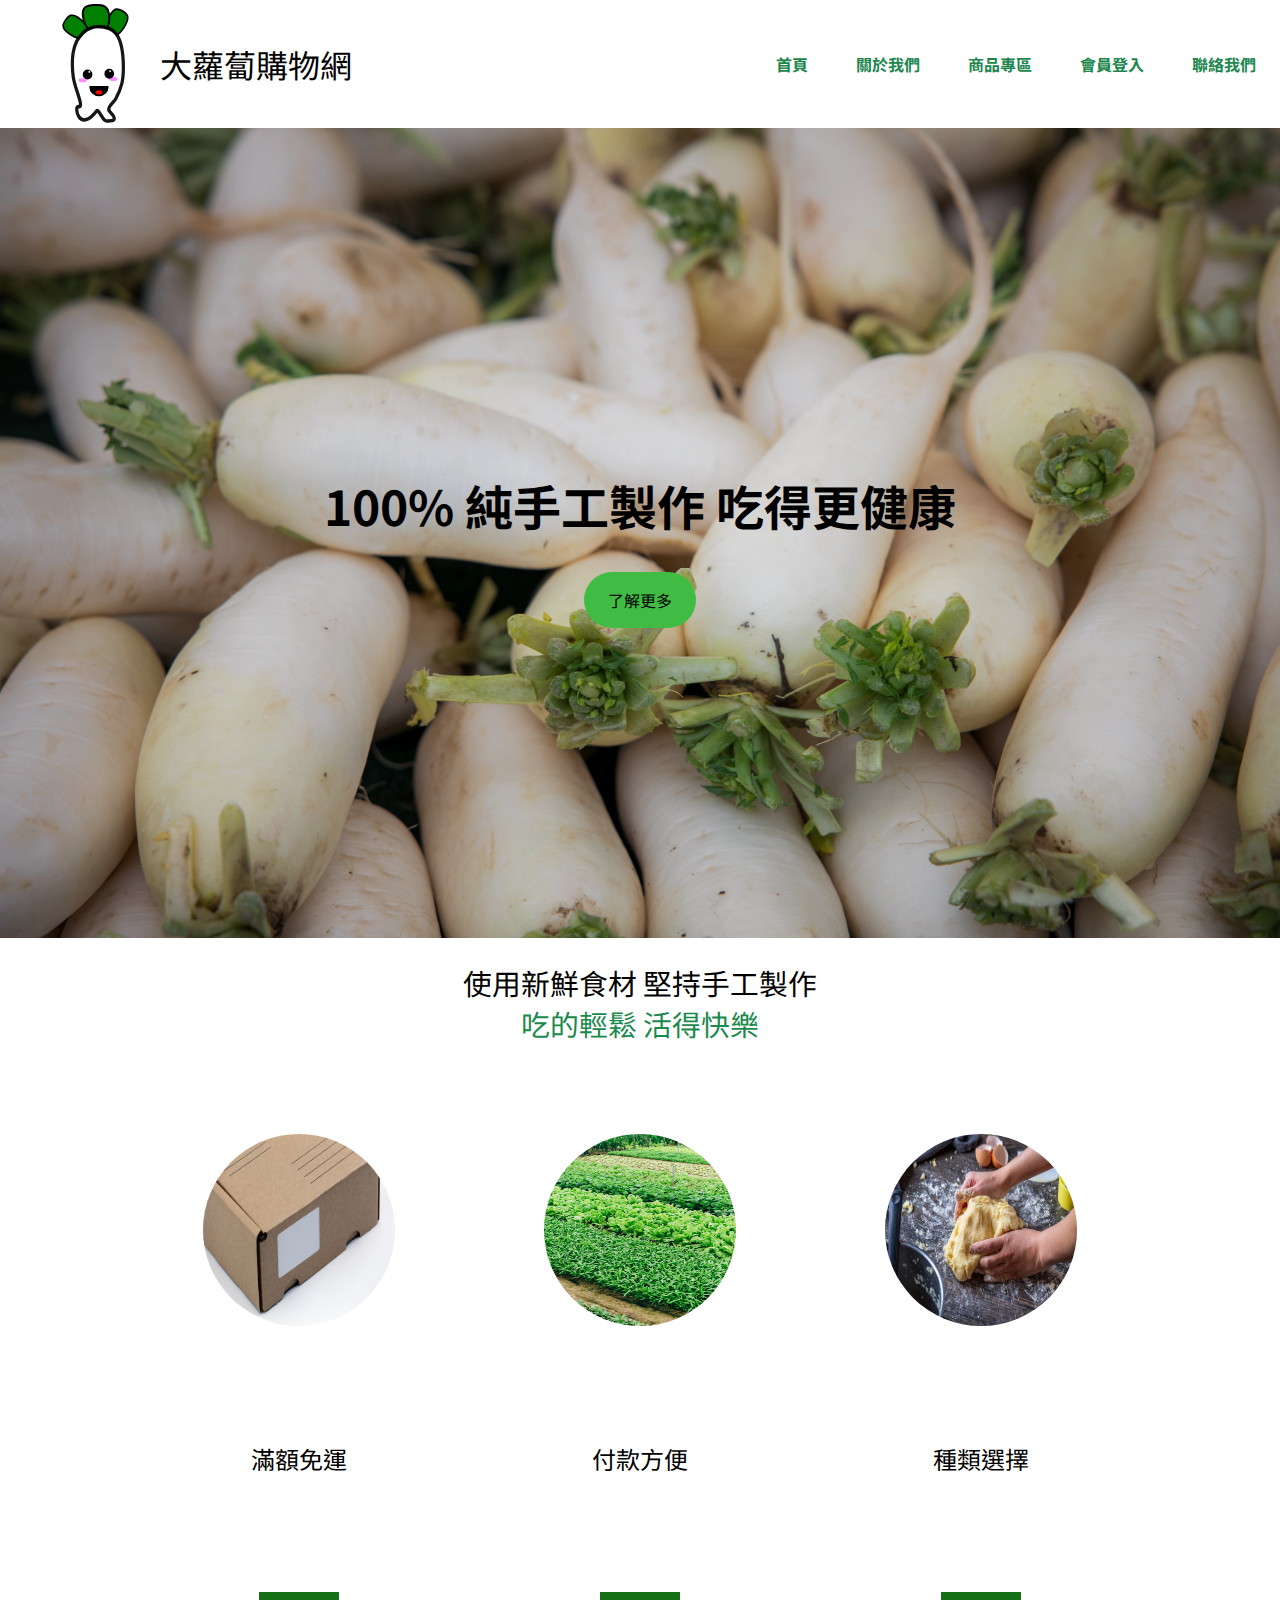
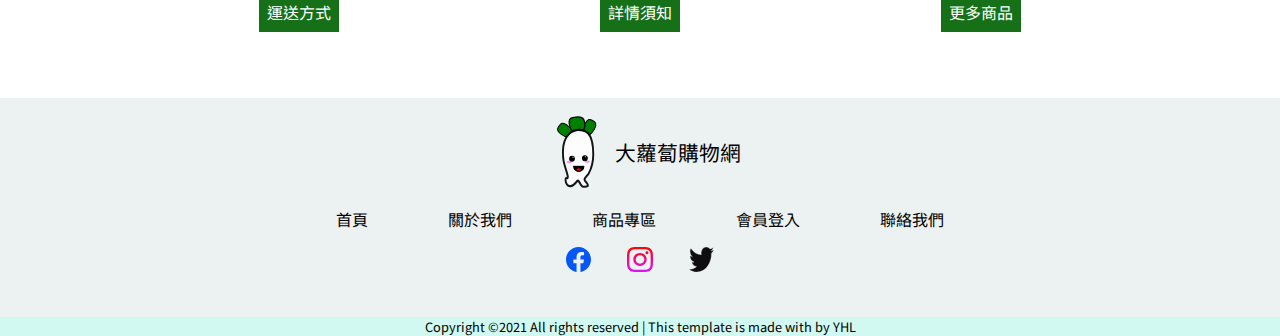
==== index.html @ 5c6f0514 ":tada: Initial commit" ====
<!DOCTYPE html>
<html lang="zh">
  <head>
    <meta charset="UTF-8" />
    <meta http-equiv="X-UA-Compatible" content="IE=edge" />
    <meta name="viewport" content="width=device-width, initial-scale=1.0" />
    <!-- All Search Engines -->
    <meta name="robots" content="index,follow" />
    <!-- Short description of the document (limit to 150 characters) -->
    <!-- This content *may* be used as a part of search engine results. -->
    <meta name="description" content="我們提供手工現做蘿蔔糕 />
    <!-- Default. Opens the link in the same frame as it was clicked -->
    <base target="_self" />
    <!-- Facebook Open Graph -->
    <meta property="fb:app_id" content="123456789" />
    <meta property="og:url" content="https://example.com/page.html" />
    <meta property="og:type" content="website" />
    <meta property="og:title" content="Content Title" />
    <meta property="og:image" content="https://example.com/image.jpg" />
    <meta
      property="og:image:alt"
      content="A description of what is in the image (not a caption)"
    />
    <meta property="og:description" content="Description Here" />
    <meta property="og:site_name" content="Site Name" />
    <meta property="og:locale" content="zh_TW" />
    <meta property="article:author" content="Rita Lin" />
    <link rel="shortcut icon" href="./icon.png" />
    <!-- google fonts -->
    <!-- icon -->
    <link rel="shortcut icon" href="./icon/radish2.svg" />
    <link
      href="https://fonts.googleapis.com/css2?family=Noto+Sans+TC&display=swap"
      rel="stylesheet"
    />
    <!-- Link to an external CSS file -->
    <link rel="stylesheet" href="./style/style.css" />
    <title>大蘿蔔購物網 | 首頁</title>
  </head>
  <body>
    <!-- header -->
    <header>
      <div class="logo">
        <img src="./icon/radish2.svg" alt="logo" />
        <h1>大蘿蔔購物網</h1>
      </div>
      <nav>
        <ul>
          <li><a href="#">首頁</a></li>
          <li><a href="about.html">關於我們</a></li>
          <li><a href="product.html">商品專區</a></li>
          <li><a href="member.html">會員登入</a></li>
          <li><a href="contact.html">聯絡我們</a></li>
        </ul>
      </nav>
    </header>
    <main>
      <!-- first page image -->
      <section class="background">
        <div class="filter"></div>
        <h3>100% 純手工製作 吃得更健康</h3>
        <button class="start">了解更多</button>
      </section>
      <!-- second page -->
      <section class="second">
        <h2>
          使用新鮮食材 堅持手工製作 <br /><span style="color: rgb(27, 138, 77)"
            >吃的輕鬆 活得快樂</span
          >
        </h2>
        <section class="cards">
          <div class="card">
            <img src="./img/免運.jpg" alt="免運" />
            <h4>滿額免運</h4>
            <a href="#">運送方式</a>
          </div>
          <div class="card">
            <img src="./img/新鮮.jpg" alt="付款" />
            <h4>付款方便</h4>
            <a href="#">詳情須知</a>
          </div>
          <div class="card">
            <img src="./img/手工.jpg" alt="種類" />
            <h4>種類選擇</h4>
            <a href="#">更多商品</a>
          </div>
        </section>
      </section>
    </main>
    <footer>
      <section class="top">
        <div class="logo">
          <img src="./icon/radish2.svg" alt="logo" />
          <h5>大蘿蔔購物網</h5>
        </div>
        <nav class="header">
          <ul>
            <li><a class="active" href="#">首頁</a></li>
            <li><a href="about.html">關於我們</a></li>
            <li><a href="product.html">商品專區</a></li>
            <li><a href="member.html">會員登入</a></li>
            <li><a href="contact.html">聯絡我們</a></li>
          </ul>
        </nav>
        <div class="subscribe">
          <a href="#"
            ><img src="./icon/facebook.svg" alt="facebook" title="facebook"
          /></a>
          <a href="#"
            ><img src="./icon/instagram.svg" alt="instagram" title="instagram"
          /></a>
          <a href="#"
            ><img src="./icon/twitter.svg" alt="twitter" title="twitter"
          /></a>
        </div>
      </section>
      <section class="bottom">
        <p>
          Copyright ©2021 All rights reserved | This template is made with by
          YHL
        </p>
      </section>
    </footer>
    <script src="./app.js"></script>
  </body>
</html>
---- style/style.css ----
@charset "UTF-8";
* {
  padding: 0;
  margin: 0;
  -webkit-box-sizing: border-box;
          box-sizing: border-box;
  font-family: "Noto Sans TC", sans-serif;
}

h1,
h2,
h3,
h4,
h5,
h6 {
  font-weight: normal;
}

header {
  display: -webkit-box;
  display: -ms-flexbox;
  display: flex;
  -webkit-box-align: center;
      -ms-flex-align: center;
          align-items: center;
  -ms-flex-wrap: wrap;
      flex-wrap: wrap;
  position: -webkit-sticky;
  position: sticky;
  top: 0;
  z-index: 2;
  background-color: white;
}

header .logo {
  display: -webkit-box;
  display: -ms-flexbox;
  display: flex;
  -webkit-box-align: center;
      -ms-flex-align: center;
          align-items: center;
  -webkit-box-flex: 5;
      -ms-flex: 5 2 400px;
          flex: 5 2 400px;
  margin-left: 2rem;
}

header .logo img {
  width: 10vw;
  height: 10vw;
}

header nav {
  -webkit-box-flex: 2;
      -ms-flex: 2 1 400px;
          flex: 2 1 400px;
}

header nav ul {
  display: -webkit-box;
  display: -ms-flexbox;
  display: flex;
  list-style-type: none;
  -ms-flex-pack: distribute;
      justify-content: space-around;
}

header nav ul li a {
  color: #20854d;
  text-decoration: none;
  font-size: 1rem;
  font-weight: bold;
  cursor: pointer;
}

main section.background {
  min-height: 90vh;
  width: 100%;
  background-image: url("../img/蘿蔔.jpg");
  background-size: cover;
  background-position: center;
  position: relative;
  z-index: 0;
  display: -webkit-box;
  display: -ms-flexbox;
  display: flex;
  -webkit-box-pack: center;
      -ms-flex-pack: center;
          justify-content: center;
  -webkit-box-align: center;
      -ms-flex-align: center;
          align-items: center;
  -webkit-box-orient: vertical;
  -webkit-box-direction: normal;
      -ms-flex-direction: column;
          flex-direction: column;
  text-align: center;
}

main section.background div.filter {
  background-color: rgba(0, 0, 0, 0.1);
  min-height: 90vh;
  width: 100%;
  position: absolute;
  z-index: -1;
}

main section.background h3 {
  font-size: 3rem;
  color: black;
  font-weight: bolder;
  margin: 2rem 0rem;
}

main section.background button.start {
  padding: 1rem 1.5rem;
  font-size: 1rem;
  background-color: #40bc45;
  color: black;
  border: none;
  border-radius: 2rem;
  cursor: pointer;
  -webkit-transition: all 0.25s ease;
  transition: all 0.25s ease;
}

main section.background button.start:hover {
  -webkit-transform: scale(1.2);
          transform: scale(1.2);
}

main section.second {
  display: -webkit-box;
  display: -ms-flexbox;
  display: flex;
  -webkit-box-orient: vertical;
  -webkit-box-direction: normal;
      -ms-flex-direction: column;
          flex-direction: column;
  -webkit-box-align: center;
      -ms-flex-align: center;
          align-items: center;
  text-align: center;
}

main section.second h2 {
  font-size: 1.8rem;
  margin: 1.5rem 0rem;
}

main section.second .cards {
  display: -webkit-box;
  display: -ms-flexbox;
  display: flex;
  -ms-flex-wrap: wrap;
      flex-wrap: wrap;
  width: 80%;
  -ms-flex-pack: distribute;
      justify-content: space-around;
  min-height: 70vh;
}

main section.second .cards div.card {
  display: -webkit-box;
  display: -ms-flexbox;
  display: flex;
  -webkit-box-orient: vertical;
  -webkit-box-direction: normal;
      -ms-flex-direction: column;
          flex-direction: column;
  -webkit-box-align: center;
      -ms-flex-align: center;
          align-items: center;
  -ms-flex-pack: distribute;
      justify-content: space-around;
  -webkit-box-flex: 1;
      -ms-flex: 1 1 300px;
          flex: 1 1 300px;
  padding: 1rem;
}

main section.second .cards div.card img {
  width: 15vw;
  height: 15vw;
  border-radius: 50%;
}

main section.second .cards div.card h4 {
  font-size: 1.5rem;
  margin: 1rem 0rem;
}

main section.second .cards div.card a {
  text-decoration: none;
  font-size: 1rem;
  background-color: #157018;
  color: white;
  padding: 0.5rem 0.5rem;
}

main section.second .cards div.card a:hover {
  background-color: #f37e00;
}

main section.cover {
  min-height: 50vh;
  width: 100%;
  display: -webkit-box;
  display: -ms-flexbox;
  display: flex;
  -webkit-box-align: center;
      -ms-flex-align: center;
          align-items: center;
  -webkit-box-pack: center;
      -ms-flex-pack: center;
          justify-content: center;
  background-image: url("../img/cover2.jpg");
  background-size: cover;
  background-position: center;
  margin-block: 2vw;
}

main section.product {
  display: -ms-grid;
  display: grid;
  grid-gap: 5vw;
  -ms-grid-columns: (minmax(350px, 1fr))[auto-fill];
      grid-template-columns: repeat(auto-fill, minmax(350px, 1fr));
}

main section.product div.box {
  background-color: #1a1a1a;
  margin: 3vw;
  padding: 1.5vw;
}

main section.product div.box img {
  width: 100%;
}

main section.product div.box p {
  color: white;
  text-align: center;
}

main section.product div.box:hover {
  -webkit-transform: scale(1.1);
          transform: scale(1.1);
}

main section.about {
  display: -ms-grid;
  display: grid;
  -ms-grid-columns: 70% 1fr;
      grid-template-columns: 70% 1fr;
  -ms-grid-rows: minmax(500px auto);
      grid-template-rows: minmax(500px auto);
      grid-template-areas: content sidebar;
  grid-gap: 10px;
}

main section.about div h4,
main section.about div h5 {
  margin: 1rem;
  padding: 0.5rem;
  font-size: 1.5rem;
  text-align: center;
  color: #313131;
  text-shadow: -1px 0 #666565, 0 1px #666565, 1px 0 #666565, 0 -1px #666565;
}

main section.about div p {
  text-indent: 32px;
  margin: 1rem;
  padding: 1rem;
  font-size: 1.2rem;
}

main section.about div img {
  width: 70%;
  margin: 2rem;
}

footer {
  display: -webkit-box;
  display: -ms-flexbox;
  display: flex;
  -webkit-box-orient: vertical;
  -webkit-box-direction: normal;
      -ms-flex-direction: column;
          flex-direction: column;
  -ms-flex-wrap: wrap;
      flex-wrap: wrap;
  -webkit-box-pack: justify;
      -ms-flex-pack: justify;
          justify-content: space-between;
}

footer section.top {
  display: -webkit-box;
  display: -ms-flexbox;
  display: flex;
  -webkit-box-orient: vertical;
  -webkit-box-direction: normal;
      -ms-flex-direction: column;
          flex-direction: column;
  -webkit-box-align: center;
      -ms-flex-align: center;
          align-items: center;
  background-color: #ecf1f1;
}

footer section.top div.logo {
  display: -webkit-box;
  display: -ms-flexbox;
  display: flex;
  -webkit-box-orient: horizontal;
  -webkit-box-direction: normal;
      -ms-flex-direction: row;
          flex-direction: row;
  -webkit-box-align: center;
      -ms-flex-align: center;
          align-items: center;
  margin: 1rem 0rem;
}

footer section.top div.logo img {
  width: 6vw;
  height: 6vw;
}

footer section.top div.logo h5 {
  font-size: 1.3rem;
}

footer section.top nav.header {
  width: 60%;
}

footer section.top nav.header ul {
  list-style-type: none;
  display: -webkit-box;
  display: -ms-flexbox;
  display: flex;
  -webkit-box-orient: horizontal;
  -webkit-box-direction: normal;
      -ms-flex-direction: row;
          flex-direction: row;
  -webkit-box-pack: space-evenly;
      -ms-flex-pack: space-evenly;
          justify-content: space-evenly;
  -ms-flex-wrap: wrap;
      flex-wrap: wrap;
}

footer section.top nav.header ul li a {
  font-size: 1rem;
  text-decoration: none;
  color: black;
}

footer section.top nav.header ul li a:hover {
  color: green;
}

footer section.top div.subscribe a img {
  width: 2vw;
  height: 2vw;
  margin: 1rem 1rem;
}

section.bottom {
  display: -webkit-box;
  display: -ms-flexbox;
  display: flex;
  -ms-flex-wrap: wrap;
      flex-wrap: wrap;
  -webkit-box-pack: center;
      -ms-flex-pack: center;
          justify-content: center;
  background-color: #d1f9f2;
  font-size: 0.8rem;
  text-align: center;
}

@media screen and (max-width: 800px) {
  main section.second section.cards div.card img {
    width: 20vw;
    height: 20vw;
  }
}

@media screen and (max-width: 700px) {
  header div.logo img {
    width: 15vw;
    height: 15vw;
  }
  footer section.top div.logo img {
    width: 8vw;
    height: 8vw;
  }
  footer section.top div.subscribe a img {
    width: 5vw;
    height: 5vw;
  }
  main section.about div img {
    width: 20vw;
  }
}
/*# sourceMappingURL=style.css.map */
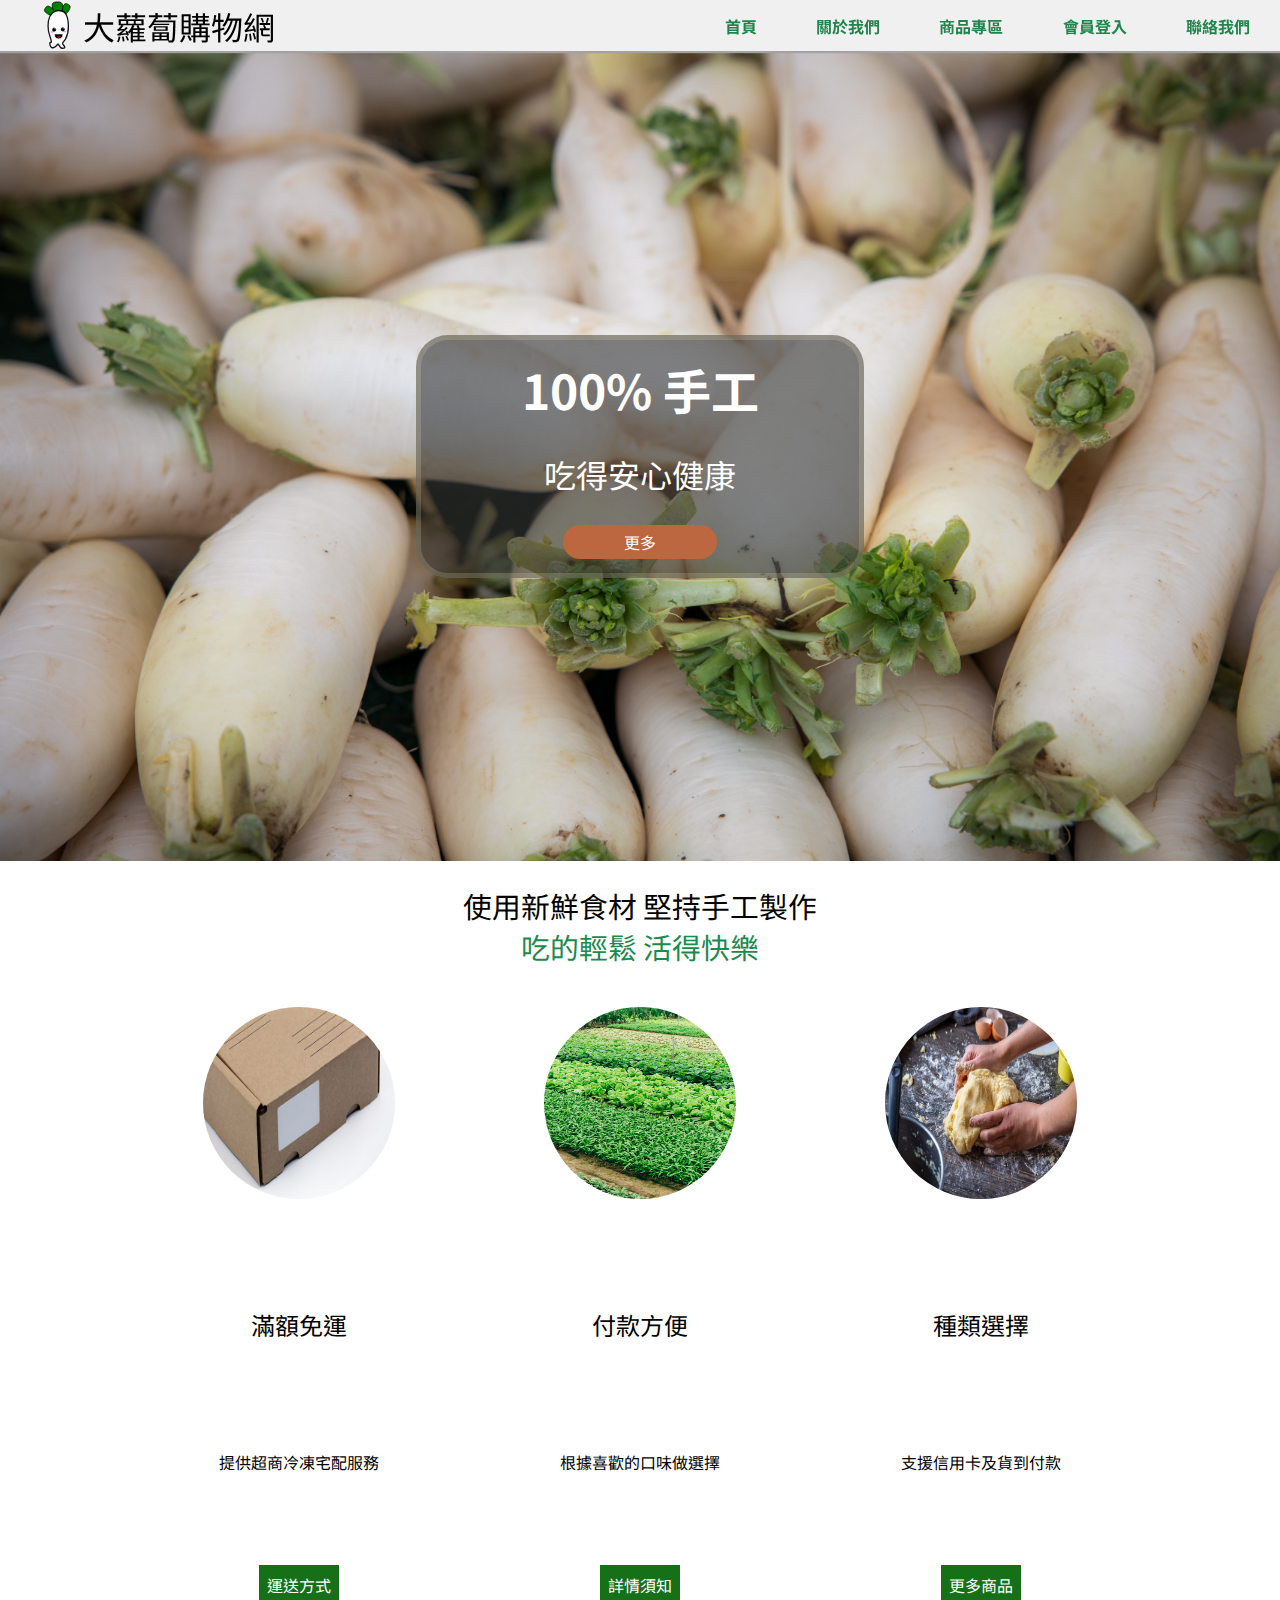
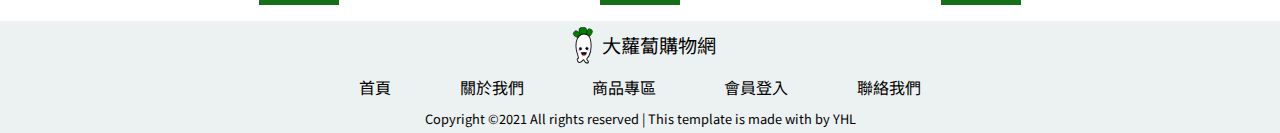
==== commit 25863016: "update path of static files and design the login page" ====
--- a/index.html
+++ b/index.html
@@ -28,20 +28,21 @@
     <link rel="shortcut icon" href="./icon.png" />
     <!-- google fonts -->
     <!-- icon -->
-    <link rel="shortcut icon" href="./icon/radish2.svg" />
+    <link rel="shortcut icon" href="./style/icon/radish2.svg" />
     <link
       href="https://fonts.googleapis.com/css2?family=Noto+Sans+TC&display=swap"
       rel="stylesheet"
     />
     <!-- Link to an external CSS file -->
     <link rel="stylesheet" href="./style/style.css" />
+    <link rel="stylesheet" href="./style/index/index.css" />
     <title>大蘿蔔購物網 | 首頁</title>
   </head>
   <body>
     <!-- header -->
     <header>
       <div class="logo">
-        <img src="./icon/radish2.svg" alt="logo" />
+        <img src="./style/icon/radish2.svg" alt="logo" />
         <h1>大蘿蔔購物網</h1>
       </div>
       <nav>
@@ -57,9 +58,11 @@
     <main>
       <!-- first page image -->
       <section class="background">
-        <div class="filter"></div>
-        <h3>100% 純手工製作 吃得更健康</h3>
-        <button class="start">了解更多</button>
+        <div class="frame">
+          <h3>100% 手工</h3>
+          <p>吃得安心健康</p>
+          <button class="start">更多</button>
+        </div>
       </section>
       <!-- second page -->
       <section class="second">
@@ -70,56 +73,43 @@
         </h2>
         <section class="cards">
           <div class="card">
-            <img src="./img/免運.jpg" alt="免運" />
+            <img src="./style/img/免運.jpg" alt="免運" />
             <h4>滿額免運</h4>
+            <p>提供超商冷凍宅配服務</p>
             <a href="#">運送方式</a>
           </div>
           <div class="card">
-            <img src="./img/新鮮.jpg" alt="付款" />
+            <img src="./style/img/新鮮.jpg" alt="付款" />
             <h4>付款方便</h4>
+            <p>根據喜歡的口味做選擇</p>
             <a href="#">詳情須知</a>
           </div>
           <div class="card">
-            <img src="./img/手工.jpg" alt="種類" />
+            <img src="./style/img/手工.jpg" alt="種類" />
             <h4>種類選擇</h4>
+            <p>支援信用卡及貨到付款</p>
             <a href="#">更多商品</a>
           </div>
         </section>
       </section>
     </main>
     <footer>
-      <section class="top">
-        <div class="logo">
-          <img src="./icon/radish2.svg" alt="logo" />
-          <h5>大蘿蔔購物網</h5>
-        </div>
-        <nav class="header">
-          <ul>
-            <li><a class="active" href="#">首頁</a></li>
-            <li><a href="about.html">關於我們</a></li>
-            <li><a href="product.html">商品專區</a></li>
-            <li><a href="member.html">會員登入</a></li>
-            <li><a href="contact.html">聯絡我們</a></li>
-          </ul>
-        </nav>
-        <div class="subscribe">
-          <a href="#"
-            ><img src="./icon/facebook.svg" alt="facebook" title="facebook"
-          /></a>
-          <a href="#"
-            ><img src="./icon/instagram.svg" alt="instagram" title="instagram"
-          /></a>
-          <a href="#"
-            ><img src="./icon/twitter.svg" alt="twitter" title="twitter"
-          /></a>
-        </div>
-      </section>
-      <section class="bottom">
-        <p>
-          Copyright ©2021 All rights reserved | This template is made with by
-          YHL
-        </p>
-      </section>
+      <div class="logo">
+        <img src="./style/icon/radish2.svg" alt="logo" />
+        <h5>大蘿蔔購物網</h5>
+      </div>
+      <nav class="header">
+        <ul>
+          <li><a class="active" href="#">首頁</a></li>
+          <li><a href="about.html">關於我們</a></li>
+          <li><a href="product.html">商品專區</a></li>
+          <li><a href="member.html">會員登入</a></li>
+          <li><a href="contact.html">聯絡我們</a></li>
+        </ul>
+      </nav>
+      <p>
+        Copyright ©2021 All rights reserved | This template is made with by YHL
+      </p>
     </footer>
     <script src="./app.js"></script>
   </body>
--- a/style/style.css
+++ b/style/style.css
@@ -1,4 +1,3 @@
-@charset "UTF-8";
 * {
   padding: 0;
   margin: 0;
@@ -16,6 +15,26 @@
   font-weight: normal;
 }
 
+html, body {
+  height: 100%;
+}
+
+body {
+  display: -webkit-box;
+  display: -ms-flexbox;
+  display: flex;
+  -webkit-box-orient: vertical;
+  -webkit-box-direction: normal;
+      -ms-flex-direction: column;
+          flex-direction: column;
+}
+
+main {
+  -webkit-box-flex: 1;
+      -ms-flex-positive: 1;
+          flex-grow: 1;
+}
+
 header {
   display: -webkit-box;
   display: -ms-flexbox;
@@ -29,7 +48,9 @@
   position: sticky;
   top: 0;
   z-index: 2;
-  background-color: white;
+  background-color: #f0f0f0;
+  -webkit-box-shadow: 1px 1px 1px 1px #a2a2a2;
+          box-shadow: 1px 1px 1px 1px #a2a2a2;
 }
 
 header .logo {
@@ -40,14 +61,14 @@
       -ms-flex-align: center;
           align-items: center;
   -webkit-box-flex: 5;
-      -ms-flex: 5 2 400px;
-          flex: 5 2 400px;
+      -ms-flex: 5 2 200px;
+          flex: 5 2 200px;
   margin-left: 2rem;
 }
 
 header .logo img {
-  width: 10vw;
-  height: 10vw;
+  width: 4vw;
+  height: 4vw;
 }
 
 header nav {
@@ -71,214 +92,15 @@
   font-size: 1rem;
   font-weight: bold;
   cursor: pointer;
-}
-
-main section.background {
-  min-height: 90vh;
-  width: 100%;
-  background-image: url("../img/蘿蔔.jpg");
-  background-size: cover;
-  background-position: center;
-  position: relative;
-  z-index: 0;
-  display: -webkit-box;
-  display: -ms-flexbox;
-  display: flex;
-  -webkit-box-pack: center;
-      -ms-flex-pack: center;
-          justify-content: center;
-  -webkit-box-align: center;
-      -ms-flex-align: center;
-          align-items: center;
-  -webkit-box-orient: vertical;
-  -webkit-box-direction: normal;
-      -ms-flex-direction: column;
-          flex-direction: column;
-  text-align: center;
-}
-
-main section.background div.filter {
-  background-color: rgba(0, 0, 0, 0.1);
-  min-height: 90vh;
-  width: 100%;
-  position: absolute;
-  z-index: -1;
-}
-
-main section.background h3 {
-  font-size: 3rem;
-  color: black;
-  font-weight: bolder;
-  margin: 2rem 0rem;
-}
-
-main section.background button.start {
-  padding: 1rem 1.5rem;
-  font-size: 1rem;
-  background-color: #40bc45;
-  color: black;
-  border: none;
-  border-radius: 2rem;
-  cursor: pointer;
-  -webkit-transition: all 0.25s ease;
-  transition: all 0.25s ease;
-}
-
-main section.background button.start:hover {
-  -webkit-transform: scale(1.2);
-          transform: scale(1.2);
-}
-
-main section.second {
-  display: -webkit-box;
-  display: -ms-flexbox;
-  display: flex;
-  -webkit-box-orient: vertical;
-  -webkit-box-direction: normal;
-      -ms-flex-direction: column;
-          flex-direction: column;
-  -webkit-box-align: center;
-      -ms-flex-align: center;
-          align-items: center;
-  text-align: center;
-}
-
-main section.second h2 {
-  font-size: 1.8rem;
-  margin: 1.5rem 0rem;
-}
-
-main section.second .cards {
-  display: -webkit-box;
-  display: -ms-flexbox;
-  display: flex;
-  -ms-flex-wrap: wrap;
-      flex-wrap: wrap;
-  width: 80%;
-  -ms-flex-pack: distribute;
-      justify-content: space-around;
-  min-height: 70vh;
-}
-
-main section.second .cards div.card {
-  display: -webkit-box;
-  display: -ms-flexbox;
-  display: flex;
-  -webkit-box-orient: vertical;
-  -webkit-box-direction: normal;
-      -ms-flex-direction: column;
-          flex-direction: column;
-  -webkit-box-align: center;
-      -ms-flex-align: center;
-          align-items: center;
-  -ms-flex-pack: distribute;
-      justify-content: space-around;
-  -webkit-box-flex: 1;
-      -ms-flex: 1 1 300px;
-          flex: 1 1 300px;
-  padding: 1rem;
-}
-
-main section.second .cards div.card img {
-  width: 15vw;
-  height: 15vw;
-  border-radius: 50%;
-}
-
-main section.second .cards div.card h4 {
-  font-size: 1.5rem;
-  margin: 1rem 0rem;
-}
-
-main section.second .cards div.card a {
-  text-decoration: none;
-  font-size: 1rem;
-  background-color: #157018;
-  color: white;
-  padding: 0.5rem 0.5rem;
-}
-
-main section.second .cards div.card a:hover {
-  background-color: #f37e00;
-}
-
-main section.cover {
-  min-height: 50vh;
-  width: 100%;
-  display: -webkit-box;
-  display: -ms-flexbox;
-  display: flex;
-  -webkit-box-align: center;
-      -ms-flex-align: center;
-          align-items: center;
-  -webkit-box-pack: center;
-      -ms-flex-pack: center;
-          justify-content: center;
-  background-image: url("../img/cover2.jpg");
-  background-size: cover;
-  background-position: center;
-  margin-block: 2vw;
-}
-
-main section.product {
-  display: -ms-grid;
-  display: grid;
-  grid-gap: 5vw;
-  -ms-grid-columns: (minmax(350px, 1fr))[auto-fill];
-      grid-template-columns: repeat(auto-fill, minmax(350px, 1fr));
-}
-
-main section.product div.box {
-  background-color: #1a1a1a;
-  margin: 3vw;
-  padding: 1.5vw;
-}
-
-main section.product div.box img {
-  width: 100%;
-}
-
-main section.product div.box p {
-  color: white;
-  text-align: center;
-}
-
-main section.product div.box:hover {
+  -webkit-transition: all 0.2s ease;
+  transition: all 0.2s ease;
+}
+
+header nav ul li a:hover {
+  display: block;
+  color: #e75719;
   -webkit-transform: scale(1.1);
           transform: scale(1.1);
-}
-
-main section.about {
-  display: -ms-grid;
-  display: grid;
-  -ms-grid-columns: 70% 1fr;
-      grid-template-columns: 70% 1fr;
-  -ms-grid-rows: minmax(500px auto);
-      grid-template-rows: minmax(500px auto);
-      grid-template-areas: content sidebar;
-  grid-gap: 10px;
-}
-
-main section.about div h4,
-main section.about div h5 {
-  margin: 1rem;
-  padding: 0.5rem;
-  font-size: 1.5rem;
-  text-align: center;
-  color: #313131;
-  text-shadow: -1px 0 #666565, 0 1px #666565, 1px 0 #666565, 0 -1px #666565;
-}
-
-main section.about div p {
-  text-indent: 32px;
-  margin: 1rem;
-  padding: 1rem;
-  font-size: 1.2rem;
-}
-
-main section.about div img {
-  width: 70%;
-  margin: 2rem;
 }
 
 footer {
@@ -294,23 +116,14 @@
   -webkit-box-pack: justify;
       -ms-flex-pack: justify;
           justify-content: space-between;
-}
-
-footer section.top {
-  display: -webkit-box;
-  display: -ms-flexbox;
-  display: flex;
-  -webkit-box-orient: vertical;
-  -webkit-box-direction: normal;
-      -ms-flex-direction: column;
-          flex-direction: column;
   -webkit-box-align: center;
       -ms-flex-align: center;
           align-items: center;
   background-color: #ecf1f1;
-}
-
-footer section.top div.logo {
+  width: 100%;
+}
+
+footer div.logo {
   display: -webkit-box;
   display: -ms-flexbox;
   display: flex;
@@ -321,23 +134,23 @@
   -webkit-box-align: center;
       -ms-flex-align: center;
           align-items: center;
-  margin: 1rem 0rem;
-}
-
-footer section.top div.logo img {
-  width: 6vw;
-  height: 6vw;
-}
-
-footer section.top div.logo h5 {
-  font-size: 1.3rem;
-}
-
-footer section.top nav.header {
-  width: 60%;
-}
-
-footer section.top nav.header ul {
+  margin: 5px 0rem;
+}
+
+footer div.logo img {
+  width: 3vw;
+  height: 3vw;
+}
+
+footer div.logo h5 {
+  font-size: 1.2rem;
+}
+
+footer nav.header {
+  width: 50%;
+}
+
+footer nav.header ul {
   list-style-type: none;
   display: -webkit-box;
   display: -ms-flexbox;
@@ -346,65 +159,49 @@
   -webkit-box-direction: normal;
       -ms-flex-direction: row;
           flex-direction: row;
-  -webkit-box-pack: space-evenly;
-      -ms-flex-pack: space-evenly;
-          justify-content: space-evenly;
+  -ms-flex-pack: distribute;
+      justify-content: space-around;
   -ms-flex-wrap: wrap;
       flex-wrap: wrap;
-}
-
-footer section.top nav.header ul li a {
+  margin: 5px;
+}
+
+footer nav.header ul li a {
   font-size: 1rem;
   text-decoration: none;
   color: black;
-}
-
-footer section.top nav.header ul li a:hover {
+  margin: 5px;
+}
+
+footer nav.header ul li a:hover {
   color: green;
 }
 
-footer section.top div.subscribe a img {
-  width: 2vw;
-  height: 2vw;
-  margin: 1rem 1rem;
-}
-
-section.bottom {
-  display: -webkit-box;
-  display: -ms-flexbox;
-  display: flex;
-  -ms-flex-wrap: wrap;
-      flex-wrap: wrap;
-  -webkit-box-pack: center;
-      -ms-flex-pack: center;
-          justify-content: center;
-  background-color: #d1f9f2;
+footer p {
   font-size: 0.8rem;
   text-align: center;
-}
-
-@media screen and (max-width: 800px) {
+  margin: 5px;
+}
+
+@media screen and (max-width: 770px) {
   main section.second section.cards div.card img {
     width: 20vw;
     height: 20vw;
   }
 }
 
-@media screen and (max-width: 700px) {
+@media screen and (max-width: 770px) {
   header div.logo img {
-    width: 15vw;
-    height: 15vw;
+    width: 10vw;
+    height: 10vw;
   }
-  footer section.top div.logo img {
-    width: 8vw;
-    height: 8vw;
+  footer div.logo img {
+    width: 4vw;
+    height: 4vw;
   }
-  footer section.top div.subscribe a img {
-    width: 5vw;
-    height: 5vw;
-  }
-  main section.about div img {
-    width: 20vw;
-  }
+}
+
+main section.about div img {
+  width: 20vw;
 }
 /*# sourceMappingURL=style.css.map */--- a/style/index/index.css
+++ b/style/index/index.css
@@ -0,0 +1,162 @@
+@charset "UTF-8";
+main section.background {
+  min-height: 90vh;
+  width: 100%;
+  background-image: url("../img/蘿蔔.jpg");
+  background-size: cover;
+  background-position: center;
+  position: relative;
+  z-index: 0;
+  display: -webkit-box;
+  display: -ms-flexbox;
+  display: flex;
+  -webkit-box-pack: center;
+      -ms-flex-pack: center;
+          justify-content: center;
+  -webkit-box-align: center;
+      -ms-flex-align: center;
+          align-items: center;
+  -webkit-box-orient: vertical;
+  -webkit-box-direction: normal;
+      -ms-flex-direction: column;
+          flex-direction: column;
+}
+
+main section.background div.frame {
+  background-color: rgba(51, 51, 51, 0.6);
+  border: 5px solid rgba(233, 227, 178, 0.2);
+  min-height: 30%;
+  width: 35%;
+  position: absolute;
+  z-index: 1;
+  border-radius: 2rem;
+  display: -webkit-box;
+  display: -ms-flexbox;
+  display: flex;
+  -webkit-box-orient: vertical;
+  -webkit-box-direction: normal;
+      -ms-flex-direction: column;
+          flex-direction: column;
+  -ms-flex-pack: distribute;
+      justify-content: space-around;
+  -webkit-box-align: center;
+      -ms-flex-align: center;
+          align-items: center;
+  -ms-flex-wrap: wrap;
+      flex-wrap: wrap;
+  text-align: center;
+}
+
+main section.background div.frame h3 {
+  font-size: 3rem;
+  color: white;
+  font-weight: bolder;
+}
+
+main section.background div.frame p {
+  font-size: 2rem;
+  color: white;
+}
+
+main section.background div.frame button.start {
+  padding: 5px;
+  font-size: 1rem;
+  background-color: #bc6740;
+  width: 35%;
+  color: #fffdfd;
+  border: none;
+  border-radius: 2rem;
+  cursor: pointer;
+  -webkit-transition: all 0.25s ease;
+  transition: all 0.25s ease;
+}
+
+main section.background div.frame button.start:hover {
+  -webkit-transform: scale(1.2);
+          transform: scale(1.2);
+}
+
+main section.second {
+  display: -webkit-box;
+  display: -ms-flexbox;
+  display: flex;
+  -webkit-box-orient: vertical;
+  -webkit-box-direction: normal;
+      -ms-flex-direction: column;
+          flex-direction: column;
+  -webkit-box-align: center;
+      -ms-flex-align: center;
+          align-items: center;
+  text-align: center;
+}
+
+main section.second h2 {
+  font-size: 1.8rem;
+  margin: 1.5rem 0rem;
+}
+
+main section.second .cards {
+  display: -webkit-box;
+  display: -ms-flexbox;
+  display: flex;
+  -ms-flex-wrap: wrap;
+      flex-wrap: wrap;
+  width: 80%;
+  -ms-flex-pack: distribute;
+      justify-content: space-around;
+  min-height: 70vh;
+}
+
+main section.second .cards div.card {
+  display: -webkit-box;
+  display: -ms-flexbox;
+  display: flex;
+  -webkit-box-orient: vertical;
+  -webkit-box-direction: normal;
+      -ms-flex-direction: column;
+          flex-direction: column;
+  -webkit-box-align: center;
+      -ms-flex-align: center;
+          align-items: center;
+  -webkit-box-pack: justify;
+      -ms-flex-pack: justify;
+          justify-content: space-between;
+  -webkit-box-flex: 1;
+      -ms-flex: 1 1 300px;
+          flex: 1 1 300px;
+  padding: 1rem;
+}
+
+main section.second .cards div.card img {
+  width: 15vw;
+  height: 15vw;
+  border-radius: 50%;
+}
+
+main section.second .cards div.card h4 {
+  font-size: 1.5rem;
+  margin: 1rem 0rem;
+}
+
+main section.second .cards div.card a {
+  text-decoration: none;
+  font-size: 1rem;
+  background-color: #157018;
+  color: white;
+  padding: 0.5rem 0.5rem;
+}
+
+main section.second .cards div.card a:hover {
+  background-color: #f37e00;
+}
+
+@media screen and (max-width: 770px) {
+  main section.background div.frame h3 {
+    font-size: 1.8rem;
+    margin: 0.5rem;
+  }
+  main section.background div.frame p {
+    font-size: 1.2rem;
+  }
+}
+/*# sourceMappingURL=index.css.map */